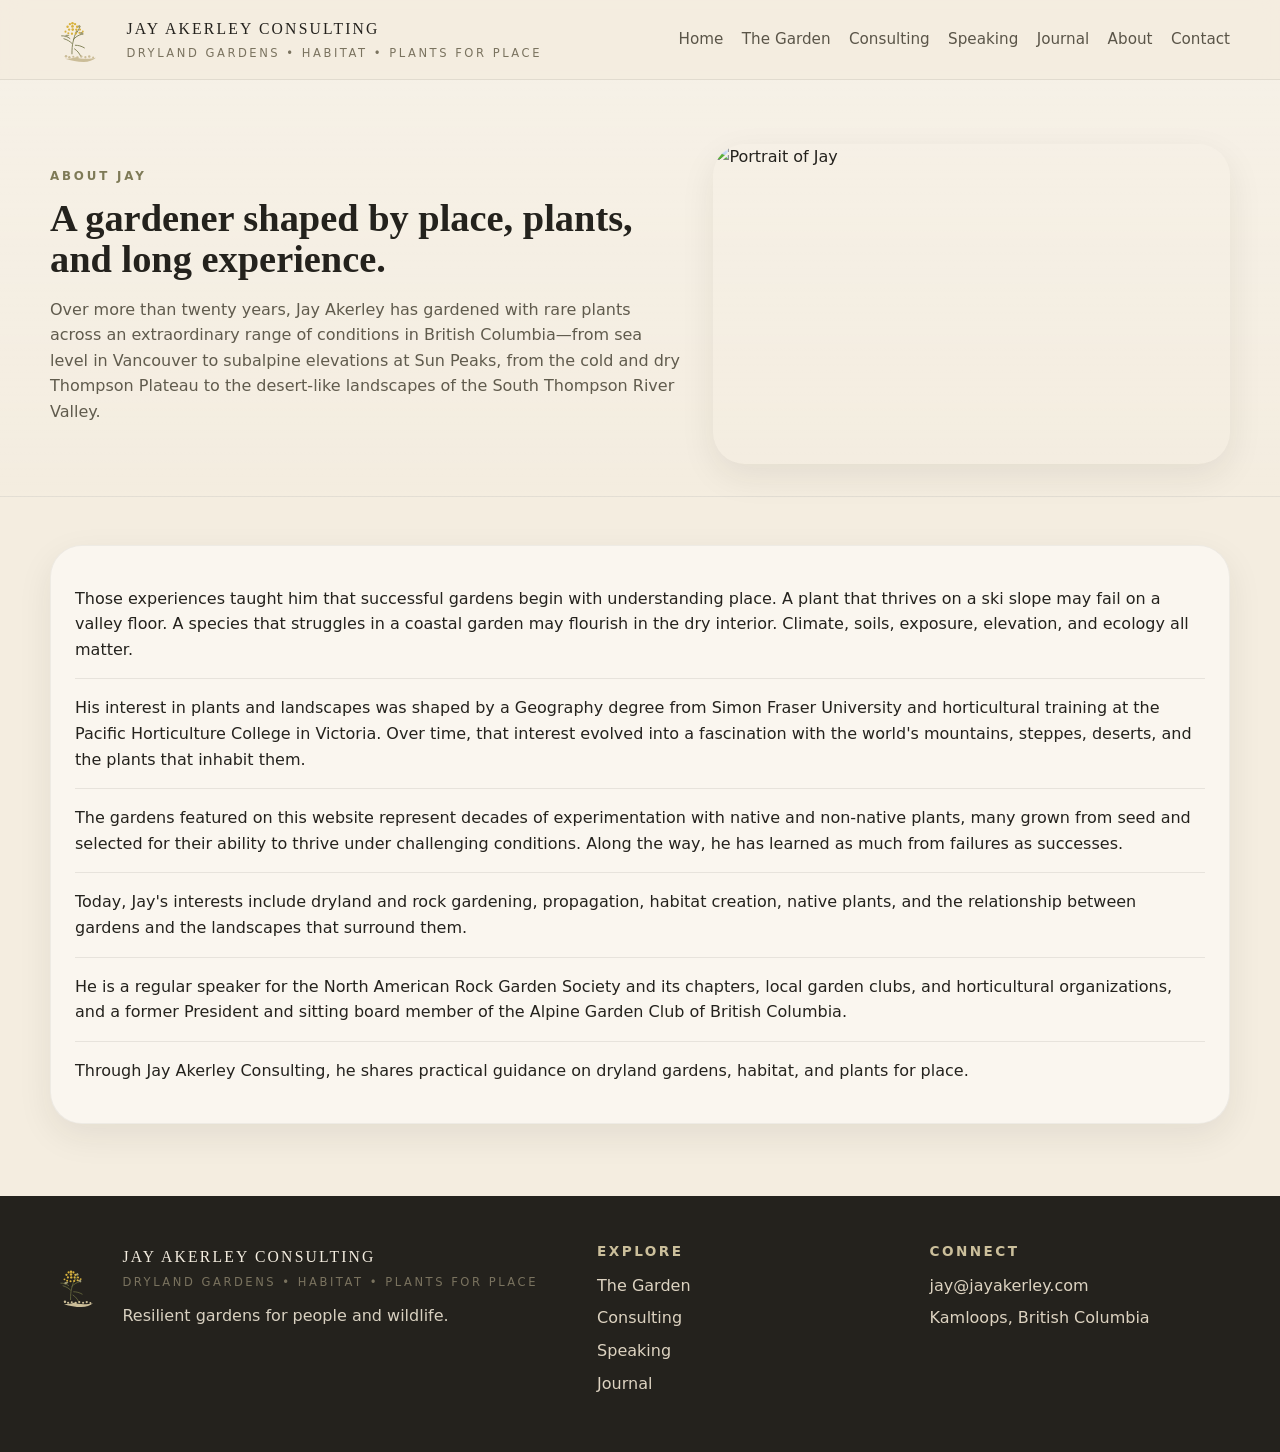
==== about.html @ 51aad4c6 "Add files via upload" ====
<!doctype html>
<html lang="en">
<head>
  <meta charset="utf-8" />
  <meta name="viewport" content="width=device-width, initial-scale=1" />
  <title>About Jay | Jay Akerley Consulting</title>
  <meta name="description" content="Jay Akerley Consulting — Dryland Gardens, Habitat, Plants for Place." />
  <link rel="stylesheet" href="styles.css" />
</head>
<body class="">
  <header class="site-header">
    <div class="container header-inner">
      <a href="/index.html" class="brand">
        <img src="/logo-rabbitbrush.svg" alt="" class="logo" />
        <div>
          <div class="brand-name">JAY AKERLEY CONSULTING</div>
          <div class="brand-sub">Dryland Gardens • Habitat • Plants for Place</div>
        </div>
      </a>
      
<nav class="topnav desktop-nav">
  <a href="/index.html">Home</a>
  <a href="/garden.html">The Garden</a>
  <a href="/consulting.html">Consulting</a>
  <a href="/speaking.html">Speaking</a>
  <a href="/journal.html">Journal</a>
  <a href="/about.html">About</a>
  <a href="/contact.html">Contact</a>
</nav>
<details class="mobile-menu">
  <summary>Menu</summary>
  <div class="mobile-menu-panel">
    <a href="/index.html">Home</a>
    <a href="/garden.html">The Garden</a>
    <a href="/consulting.html">Consulting</a>
    <a href="/speaking.html">Speaking</a>
    <a href="/journal.html">Journal</a>
    <a href="/about.html">About</a>
    <a href="/contact.html">Contact</a>
  </div>
</details>

    </div>
  </header>
  
<section class="subpage-hero">
  <div class="container hero-grid">
    <div>
      <p class="eyebrow">About Jay</p>
      <h2>A gardener shaped by place, plants, and long experience.</h2>
      <p class="copy">Over more than twenty years, Jay Akerley has gardened with rare plants across an extraordinary range of conditions in British Columbia—from sea level in Vancouver to subalpine elevations at Sun Peaks, from the cold and dry Thompson Plateau to the desert-like landscapes of the South Thompson River Valley.</p>
    </div>
    <div class="portrait">
      <img src="/images/Picture1.jpg" alt="Portrait of Jay" />
    </div>
  </div>
</section>

<section class="page-content">
  <div class="container">
    <div class="article">
      <p>Those experiences taught him that successful gardens begin with understanding place. A plant that thrives on a ski slope may fail on a valley floor. A species that struggles in a coastal garden may flourish in the dry interior. Climate, soils, exposure, elevation, and ecology all matter.</p>
      <div class="hr"></div>
      <p>His interest in plants and landscapes was shaped by a Geography degree from Simon Fraser University and horticultural training at the Pacific Horticulture College in Victoria. Over time, that interest evolved into a fascination with the world's mountains, steppes, deserts, and the plants that inhabit them.</p>
      <div class="hr"></div>
      <p>The gardens featured on this website represent decades of experimentation with native and non-native plants, many grown from seed and selected for their ability to thrive under challenging conditions. Along the way, he has learned as much from failures as successes.</p>
      <div class="hr"></div>
      <p>Today, Jay's interests include dryland and rock gardening, propagation, habitat creation, native plants, and the relationship between gardens and the landscapes that surround them.</p>
      <div class="hr"></div>
      <p>He is a regular speaker for the North American Rock Garden Society and its chapters, local garden clubs, and horticultural organizations, and a former President and sitting board member of the Alpine Garden Club of British Columbia.</p>
      <div class="hr"></div>
      <p>Through Jay Akerley Consulting, he shares practical guidance on dryland gardens, habitat, and plants for place.</p>
    </div>
  </div>
</section>

  
<footer class="site-footer">
  <div class="container footer-grid">
    <div>
      <div class="brand footer-brand">
        <img src="/logo-rabbitbrush.svg" alt="" class="logo" />
        <div>
          <div class="brand-name">JAY AKERLEY CONSULTING</div>
          <div class="brand-sub">Dryland Gardens • Habitat • Plants for Place</div>
          <p class="footer-tag">Resilient gardens for people and wildlife.</p>
        </div>
      </div>
    </div>
    <div>
      <h3>Explore</h3>
      <ul>
        <li><a href="/garden.html">The Garden</a></li>
        <li><a href="/consulting.html">Consulting</a></li>
        <li><a href="/speaking.html">Speaking</a></li>
        <li><a href="/journal.html">Journal</a></li>
      </ul>
    </div>
    <div>
      <h3>Connect</h3>
      <ul>
        <li><a href="mailto:jay@jayakerley.com">jay@jayakerley.com</a></li>
        <li>Kamloops, British Columbia</li>
      </ul>
    </div>
  </div>
</footer>

</body>
</html>
---- styles.css ----
:root{
  --bg:#f4ede0;
  --bg-alt:#efe5d2;
  --card:#faf6ef;
  --ink:#24221d;
  --muted:#605b4d;
  --sage:#6f7142;
  --sage-dark:#5f6139;
  --line:rgba(36,34,29,.09);
  --shadow:0 12px 35px rgba(36,34,29,.08);
  --radius:28px;
}
*{box-sizing:border-box}
html{scroll-behavior:smooth}
body{
  margin:0;
  font-family: Inter, system-ui, -apple-system, BlinkMacSystemFont, "Segoe UI", sans-serif;
  color:var(--ink);
  background:var(--bg);
  line-height:1.6;
}
img{max-width:100%; display:block}
a{color:inherit; text-decoration:none}
.container{width:min(1180px, calc(100% - 2rem)); margin:0 auto}
.site-header{
  position:sticky; top:0; z-index:40;
  backdrop-filter: blur(12px);
  background:rgba(244,237,224,.9);
  border-bottom:1px solid var(--line);
}
.header-inner{
  display:flex; align-items:center; justify-content:space-between;
  gap:1rem; padding:1rem 0;
}
.brand{display:flex; align-items:center; gap:.9rem; min-width:0}
.logo{width:62px; height:auto; flex:none}
.brand-name{
  font-family: Georgia, "Times New Roman", serif;
  letter-spacing:.14em; text-transform:uppercase; font-size:.98rem;
}
.brand-sub{
  font-size:.72rem; letter-spacing:.22em; text-transform:uppercase;
  color:#7a735f; margin-top:.2rem;
}
.topnav{display:flex; gap:1.15rem; font-size:.95rem; color:#5a5548}
.topnav a{padding:.3rem 0}
.topnav a:hover{color:var(--sage)}
.mobile-menu{display:none; position:relative}
.mobile-menu summary{
  list-style:none; cursor:pointer; padding:.55rem .85rem; border:1px solid var(--line);
  border-radius:999px; background:rgba(255,255,255,.35);
}
.mobile-menu summary::-webkit-details-marker{display:none}
.mobile-menu-panel{
  position:absolute; right:0; top:calc(100% + .5rem);
  background:#fff; border:1px solid var(--line); border-radius:18px; box-shadow:var(--shadow);
  padding:.5rem; min-width:220px;
}
.mobile-menu-panel a{display:block; padding:.75rem .8rem; border-radius:12px}
.mobile-menu-panel a:hover{background:rgba(111,113,66,.08)}
.hero{
  position:relative; overflow:hidden;
  min-height:calc(100vh - 86px);
  display:flex; align-items:center;
}
.hero::before{
  content:""; position:absolute; inset:0;
  background:linear-gradient(90deg, rgba(244,237,224,.96) 0%, rgba(244,237,224,.82) 30%, rgba(244,237,224,.20) 58%, rgba(244,237,224,.05) 100%);
  z-index:1;
}
.hero img.bg{
  position:absolute; inset:0; width:100%; height:100%; object-fit:cover; object-position:center;
}
.hero-inner{position:relative; z-index:2; padding:4.25rem 0}
.kicker{
  display:inline-flex; align-items:center; gap:.4rem;
  border:1px solid rgba(111,113,66,.16); background:rgba(255,255,255,.45);
  color:var(--sage); padding:.55rem .95rem; border-radius:999px;
  letter-spacing:.22em; text-transform:uppercase; font-size:.72rem; font-weight:700;
}
h1,h2,h3{
  font-family: Georgia, "Times New Roman", serif; line-height:1.08; margin:0;
}
h1{font-size:clamp(2.75rem, 6vw, 5.2rem); max-width:12ch; margin-top:1rem}
h2{font-size:clamp(2rem, 3vw, 3rem)}
h3{font-size:1.38rem}
.lead{font-size:1.1rem; color:#4f493d; max-width:38rem; margin-top:1.3rem}
.actions{display:flex; flex-wrap:wrap; gap:.75rem; margin-top:1.8rem}
.btn{
  display:inline-flex; align-items:center; gap:.5rem;
  border-radius:999px; padding:.88rem 1.3rem; font-weight:700; font-size:.95rem;
  border:1px solid transparent; transition:.15s ease;
}
.btn.primary{background:var(--sage); color:#fff}
.btn.primary:hover{background:var(--sage-dark)}
.btn.secondary{background:rgba(255,255,255,.4); border-color:rgba(111,113,66,.25)}
.btn.secondary:hover{background:rgba(255,255,255,.68)}
.section{padding:4.5rem 0}
.section.alt{background:var(--bg-alt)}
.section-grid{
  display:grid; gap:2rem; align-items:center;
}
.grid-2{grid-template-columns:1fr 1fr}
.grid-3{grid-template-columns:repeat(3, 1fr)}
.grid-4{grid-template-columns:repeat(4, 1fr)}
.section p{margin:0}
.eyebrow{
  margin:0 0 .75rem; color:#7e7a57;
  letter-spacing:.24em; text-transform:uppercase; font-size:.74rem; font-weight:700;
}
.copy{color:var(--muted); font-size:1rem; margin-top:1rem}
.card-grid{display:grid; gap:1.1rem}
.card{
  background:var(--card); border-radius:1.7rem; overflow:hidden; box-shadow:var(--shadow);
  border:1px solid rgba(36,34,29,.05)
}
.card .pad{padding:1.2rem}
.card .meta{display:flex; align-items:center; gap:.8rem; margin-bottom:.8rem}
.icon-badge{
  width:2.6rem; height:2.6rem; border-radius:999px; display:grid; place-items:center;
  background:#e7dcc7; color:var(--sage)
}
.image-box{height:240px; overflow:hidden}
.image-box img{width:100%; height:100%; object-fit:cover}
.image-box.tall{height:300px}
.pill{
  display:inline-flex; padding:.3rem .65rem; border-radius:999px; background:rgba(111,113,66,.09); color:var(--sage);
  font-size:.75rem; font-weight:700; letter-spacing:.14em; text-transform:uppercase;
}
.list{padding-left:1.1rem; margin:.8rem 0 0}
.list li{margin:.35rem 0}
.split{
  display:grid; grid-template-columns:1fr 1fr; gap:2rem; align-items:center
}
.note{
  background:#2f2c26; color:#f4ede0; border-radius:2rem; padding:1.4rem; box-shadow:var(--shadow)
}
.note h3{font-family:Inter, system-ui, sans-serif; font-size:1rem; letter-spacing:.12em; text-transform:uppercase; color:#cbbf9b}
.note p{color:#e0d8c8}
.site-footer{
  background:#24221d; color:#f4ede0; padding:3rem 0; margin-top:0
}
.footer-grid{display:grid; grid-template-columns:1.2fr .7fr .7fr; gap:2rem; align-items:start}
.site-footer h3{
  font-family:Inter, system-ui, sans-serif; text-transform:uppercase; letter-spacing:.18em; font-size:.85rem; color:#cbbf9b;
  margin-bottom:.85rem
}
.site-footer ul{list-style:none; padding:0; margin:0}
.site-footer li{margin:.45rem 0; color:#ddd3c1}
.site-footer a:hover{color:#fff}
.footer-tag{margin:.75rem 0 0; color:#d8d0c0}
.footer-brand .logo{width:58px}
.subpage-hero{
  padding:4rem 0 2rem;
  border-bottom:1px solid var(--line);
  background:linear-gradient(180deg, rgba(255,255,255,.22), rgba(255,255,255,0));
}
.subpage-hero .hero-grid{
  display:grid; gap:2rem; grid-template-columns:1.1fr .9fr; align-items:center;
}
.subpage-hero .portrait{
  border-radius:2rem; overflow:hidden; box-shadow:var(--shadow); min-height:320px
}
.subpage-hero .portrait img{width:100%; height:100%; object-fit:cover}
.page-content{padding:3rem 0 4.5rem}
.article{
  background:var(--card); border-radius:2rem; box-shadow:var(--shadow); padding:1.5rem; border:1px solid rgba(36,34,29,.05)
}
.article + .article{margin-top:1rem}
.small{font-size:.95rem; color:var(--muted)}
.hr{height:1px; background:var(--line); margin:1rem 0}
@media (max-width: 980px){
  .topnav.desktop-nav{display:none}
  .mobile-menu{display:block}
  .hero{min-height:auto}
  .hero-inner{padding:3.5rem 0 4rem}
  .grid-2,.grid-3,.grid-4,.split,.subpage-hero .hero-grid,.footer-grid{grid-template-columns:1fr}
  h1{max-width:none}
}
@media (max-width: 640px){
  .container{width:min(100% - 1.2rem, 1180px)}
  .header-inner{padding:.8rem 0}
  .brand-sub{letter-spacing:.14em}
  .brand-name{font-size:.88rem}
  .logo{width:52px}
  .hero::before{background:linear-gradient(180deg, rgba(244,237,224,.98) 0%, rgba(244,237,224,.86) 42%, rgba(244,237,224,.28) 100%)}
  .lead{font-size:1rem}
  .section{padding:3.5rem 0}
  .image-box{height:210px}
  .image-box.tall{height:240px}
}
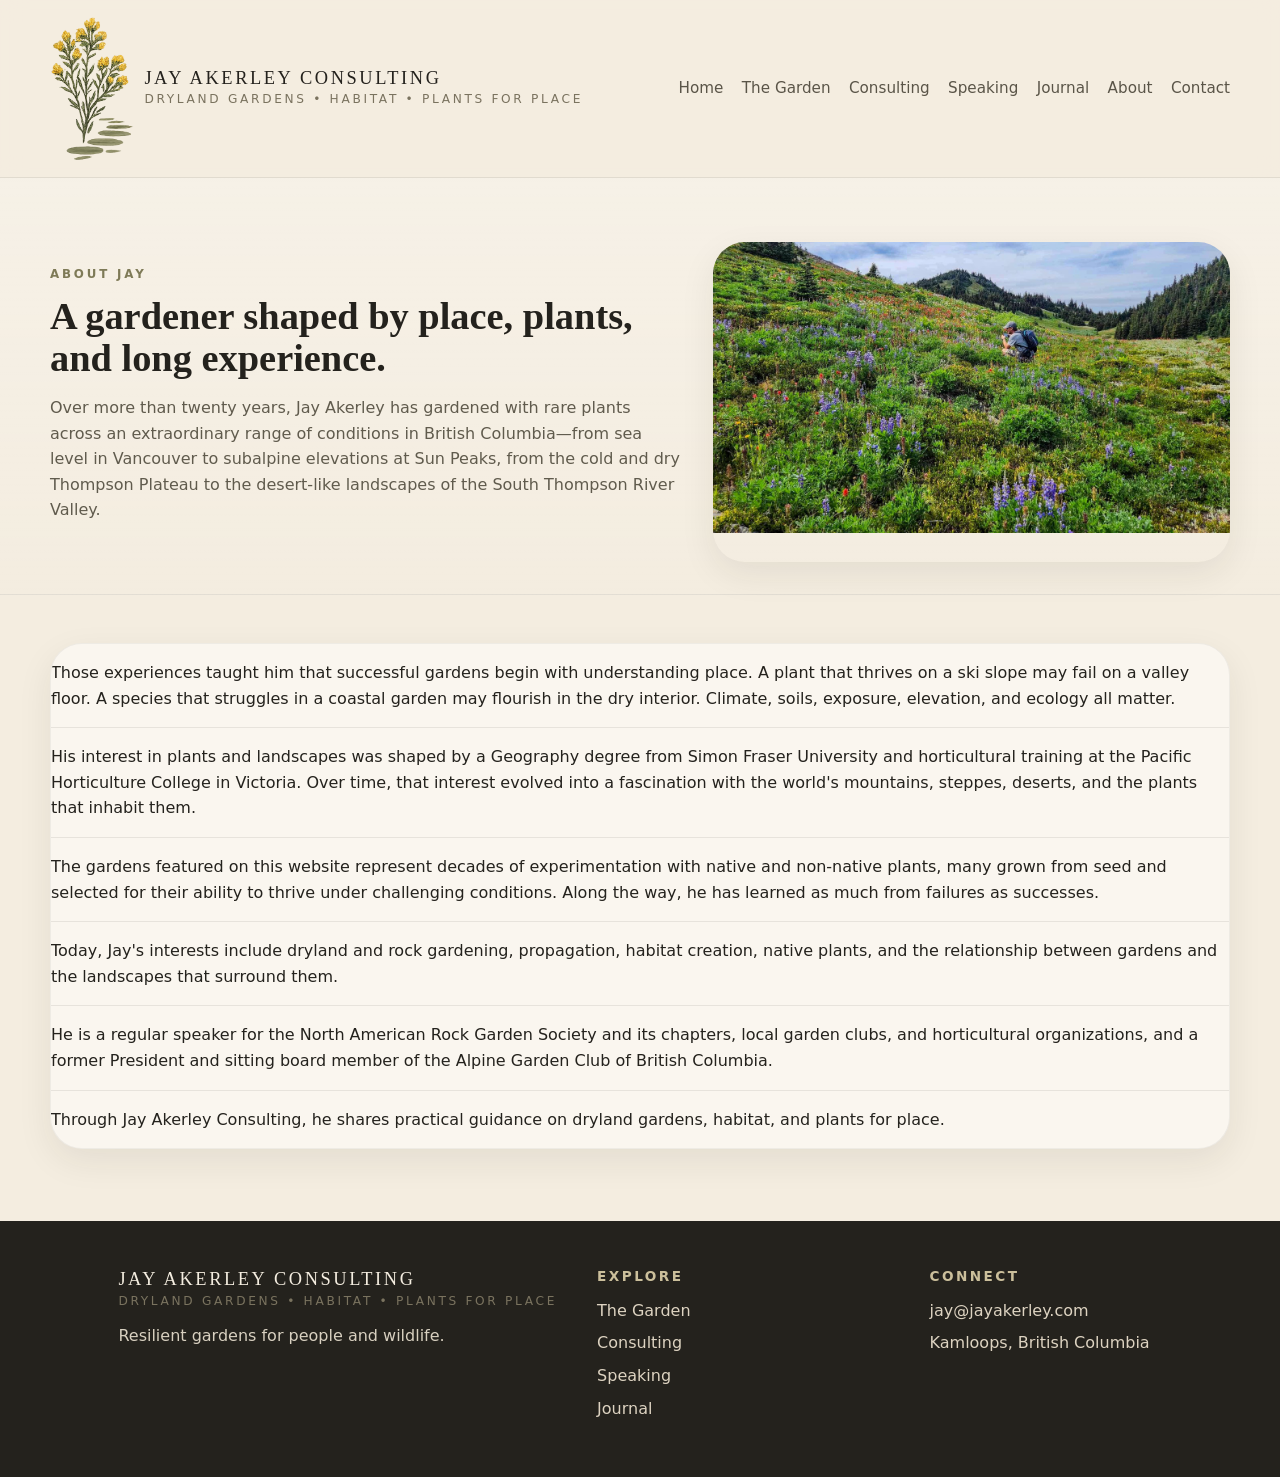
==== commit 21e479c8: "Update about.html" ====
--- a/about.html
+++ b/about.html
@@ -11,7 +11,7 @@
   <header class="site-header">
     <div class="container header-inner">
       <a href="/index.html" class="brand">
-        <img src="/logo-rabbitbrush.svg" alt="" class="logo" />
+        <img src="/images/akerley-logo.png" alt="" class="logo" />
         <div>
           <div class="brand-name">JAY AKERLEY CONSULTING</div>
           <div class="brand-sub">Dryland Gardens • Habitat • Plants for Place</div>
@@ -107,4 +107,4 @@
 </footer>
 
 </body>
-</html>+</html>
--- a/styles.css
+++ b/styles.css
@@ -30,18 +30,40 @@
   border-bottom:1px solid var(--line);
 }
 .header-inner{
-  display:flex; align-items:center; justify-content:space-between;
-  gap:1rem; padding:1rem 0;
-}
-.brand{display:flex; align-items:center; gap:.9rem; min-width:0}
-.logo{width:62px; height:auto; flex:none}
+  display:flex;
+  align-items:center;
+  justify-content:space-between;
+  gap:1rem;
+  padding:1rem 0;
+}
+
+.brand{
+  display:flex;
+  align-items:center;
+  gap:.65rem;
+  min-width:0;
+}
+
+.logo{
+  width:84px;
+  height:auto;
+  flex:none;
+}
+
 .brand-name{
   font-family: Georgia, "Times New Roman", serif;
-  letter-spacing:.14em; text-transform:uppercase; font-size:.98rem;
-}
+  letter-spacing:.14em;
+  text-transform:uppercase;
+  font-size:1.15rem;
+  line-height:1.1;
+}
+
 .brand-sub{
-  font-size:.72rem; letter-spacing:.22em; text-transform:uppercase;
-  color:#7a735f; margin-top:.2rem;
+  font-size:.76rem;
+  letter-spacing:.22em;
+  text-transform:uppercase;
+  color:#7a735f;
+  margin-top:.15rem;
 }
 .topnav{display:flex; gap:1.15rem; font-size:.95rem; color:#5a5548}
 .topnav a{padding:.3rem 0}
@@ -65,14 +87,30 @@
   display:flex; align-items:center;
 }
 .hero::before{
-  content:""; position:absolute; inset:0;
-  background:linear-gradient(90deg, rgba(244,237,224,.96) 0%, rgba(244,237,224,.82) 30%, rgba(244,237,224,.20) 58%, rgba(244,237,224,.05) 100%);
+  content:"";
+  position:absolute;
+  inset:0;
+  background: linear-gradient(
+    90deg,
+    rgba(244,237,224,0.98) 0%,
+    rgba(244,237,224,0.96) 20%,
+    rgba(244,237,224,0.82) 30%,
+    rgba(244,237,224,0.45) 40%,
+    rgba(244,237,224,0.12) 52%,
+    rgba(244,237,224,0.00) 62%
+  );
   z-index:1;
 }
 .hero img.bg{
-  position:absolute; inset:0; width:100%; height:100%; object-fit:cover; object-position:center;
-}
-.hero-inner{position:relative; z-index:2; padding:4.25rem 0}
+  position:absolute;
+  top:0;
+  left:0;
+  width:108%;
+  height:100%;
+  object-fit:cover;
+  transform:translateX(14%);
+}
+.hero-inner{position:relative; z-index:2; padding:7rem 0 4.25rem 0;}
 .kicker{
   display:inline-flex; align-items:center; gap:.4rem;
   border:1px solid rgba(111,113,66,.16); background:rgba(255,255,255,.45);
@@ -82,10 +120,10 @@
 h1,h2,h3{
   font-family: Georgia, "Times New Roman", serif; line-height:1.08; margin:0;
 }
-h1{font-size:clamp(2.75rem, 6vw, 5.2rem); max-width:12ch; margin-top:1rem}
+h1{font-size:clamp(2.5rem, 5vw, 4.5rem); max-width:10ch; margin-top:1rem}
 h2{font-size:clamp(2rem, 3vw, 3rem)}
 h3{font-size:1.38rem}
-.lead{font-size:1.1rem; color:#4f493d; max-width:38rem; margin-top:1.3rem}
+.lead{font-size:1.1rem; color:#2f2b24; max-width:26rem; margin-top:1.3rem}
 .actions{display:flex; flex-wrap:wrap; gap:.75rem; margin-top:1.8rem}
 .btn{
   display:inline-flex; align-items:center; gap:.5rem;
@@ -165,28 +203,166 @@
 .subpage-hero .portrait img{width:100%; height:100%; object-fit:cover}
 .page-content{padding:3rem 0 4.5rem}
 .article{
-  background:var(--card); border-radius:2rem; box-shadow:var(--shadow); padding:1.5rem; border:1px solid rgba(36,34,29,.05)
-}
-.article + .article{margin-top:1rem}
-.small{font-size:.95rem; color:var(--muted)}
-.hr{height:1px; background:var(--line); margin:1rem 0}
+  background:var(--card);
+  border-radius:2rem;
+  box-shadow:var(--shadow);
+  border:1px solid rgba(36,34,29,.05);
+  overflow:hidden;
+}
+
+.article + .article{
+  margin-top:1rem;
+}
+
+.article .pad{
+  padding:1rem 1.25rem 1.25rem;
+}
+
+.small{
+  font-size:.95rem;
+  color:var(--muted);
+  line-height:1.55;
+  margin:0;
+}
+
+.hr{
+  height:1px;
+  background:var(--line);
+  margin:1rem 0;
+}
 @media (max-width: 980px){
   .topnav.desktop-nav{display:none}
   .mobile-menu{display:block}
-  .hero{min-height:auto}
-  .hero-inner{padding:3.5rem 0 4rem}
-  .grid-2,.grid-3,.grid-4,.split,.subpage-hero .hero-grid,.footer-grid{grid-template-columns:1fr}
-  h1{max-width:none}
-}
+
+  .hero{
+    min-height:auto;
+  }
+
+  .hero-inner{
+    padding:2rem 0 3rem;
+  }
+
+  .hero img.bg{
+    position:absolute;
+    inset:0;
+    width:100%;
+    height:100%;
+    left:0;
+    transform:none;
+    object-fit:cover;
+    object-position:70% center;
+  }
+
+  .grid-2,.grid-3,.grid-4,.split,.subpage-hero .hero-grid,.footer-grid{
+    grid-template-columns:1fr;
+  }
+
+  h1{
+    max-width:8ch;
+    font-size:clamp(2.1rem, 7vw, 3.2rem);
+  }
+
+  .lead{
+    max-width:30rem;
+    font-size:1rem;
+  }
+
+  .kicker{
+    display:none;
+  }
+
+  .actions{
+    flex-wrap:wrap;
+  }
+
+  .btn{
+    width:auto;
+  }
+}
+
 @media (max-width: 640px){
-  .container{width:min(100% - 1.2rem, 1180px)}
-  .header-inner{padding:.8rem 0}
-  .brand-sub{letter-spacing:.14em}
-  .brand-name{font-size:.88rem}
-  .logo{width:52px}
-  .hero::before{background:linear-gradient(180deg, rgba(244,237,224,.98) 0%, rgba(244,237,224,.86) 42%, rgba(244,237,224,.28) 100%)}
-  .lead{font-size:1rem}
-  .section{padding:3.5rem 0}
+  .container{
+    width:min(100% - 1.2rem, 1180px);
+  }
+
+  .header-inner{
+    padding:.6rem 0;
+    align-items:flex-start;
+  }
+
+  .brand{
+    gap:.45rem;
+  }
+
+  .logo{
+    width:40px;
+  }
+
+  .brand-name{
+    font-size:.72rem;
+    letter-spacing:.11em;
+  }
+
+  .brand-sub{
+    font-size:.5rem;
+    letter-spacing:.11em;
+    line-height:1.3;
+  }
+
+  .hero-inner{
+    padding:1.5rem 0 2.5rem;
+  }
+
+  .hero img.bg{
+    position:absolute;
+    inset:0;
+    width:100%;
+    height:100%;
+    left:0;
+    transform:none;
+    object-fit:cover;
+    object-position:74% center;
+  }
+
+.hero::before{
+  background:linear-gradient(
+    180deg,
+    rgba(244,237,224,.95) 0%,
+    rgba(244,237,224,.82) 38%,
+    rgba(244,237,224,.42) 70%,
+    rgba(244,237,224,.10) 100%
+  );
+}
+
+  .kicker{
+    display:none;
+  }
+
+h1{
+  font-size:clamp(1.8rem, 10vw, 2.5rem);
+}
+
+  .lead{
+    font-size:.96rem;
+    max-width:24rem;
+  }
+
+  .actions{
+    flex-direction:column;
+    align-items:flex-start;
+    gap:.6rem;
+  }
+
+  .btn{
+    width:100%;
+    max-width:18rem;
+    justify-content:center;
+  }
+
+  .section{
+    padding:3rem 0;
+  }
+
   .image-box{height:210px}
   .image-box.tall{height:240px}
 }
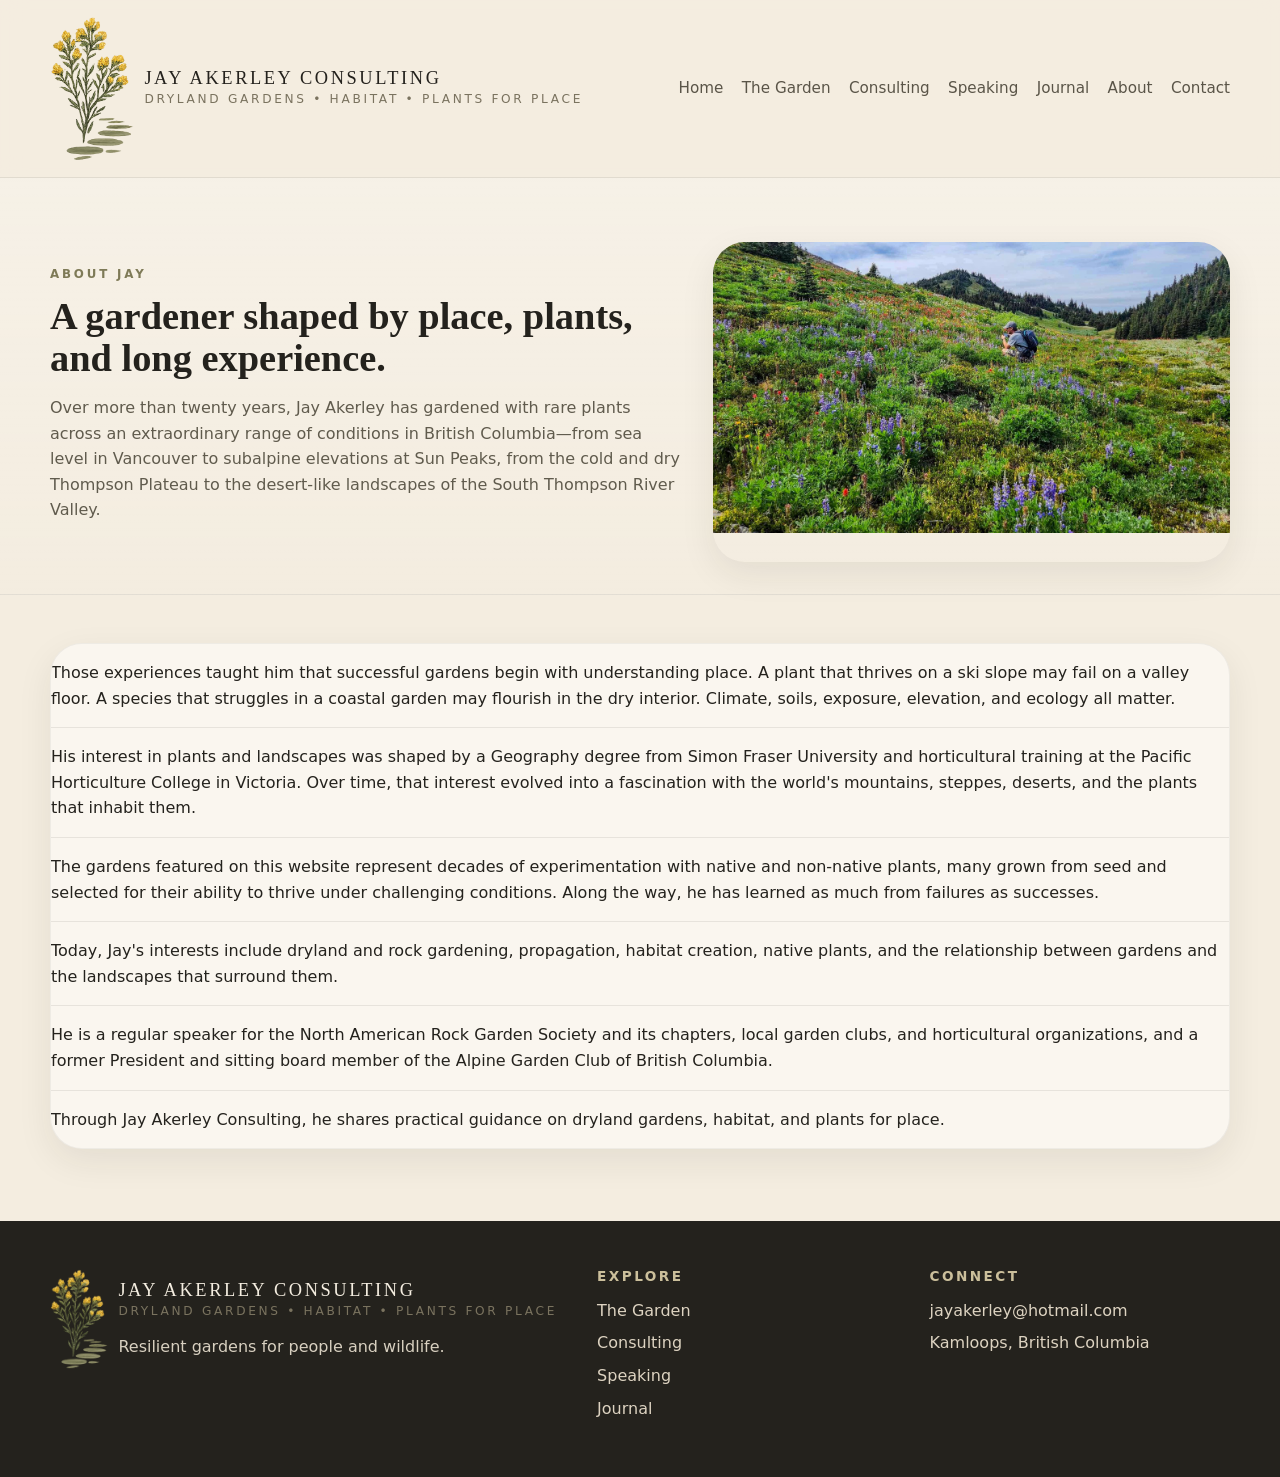
==== commit 7e016c1a: "Update about.html" ====
--- a/about.html
+++ b/about.html
@@ -73,13 +73,12 @@
     </div>
   </div>
 </section>
-
   
 <footer class="site-footer">
   <div class="container footer-grid">
     <div>
       <div class="brand footer-brand">
-        <img src="/logo-rabbitbrush.svg" alt="" class="logo" />
+        <img src="/images/akerley-logo.png" alt="" class="logo" />
         <div>
           <div class="brand-name">JAY AKERLEY CONSULTING</div>
           <div class="brand-sub">Dryland Gardens • Habitat • Plants for Place</div>
@@ -99,7 +98,7 @@
     <div>
       <h3>Connect</h3>
       <ul>
-        <li><a href="mailto:jay@jayakerley.com">jay@jayakerley.com</a></li>
+        <li><a href="mailto:jayakerley@hotmail.com">jayakerley@hotmail.com</a></li>
         <li>Kamloops, British Columbia</li>
       </ul>
     </div>
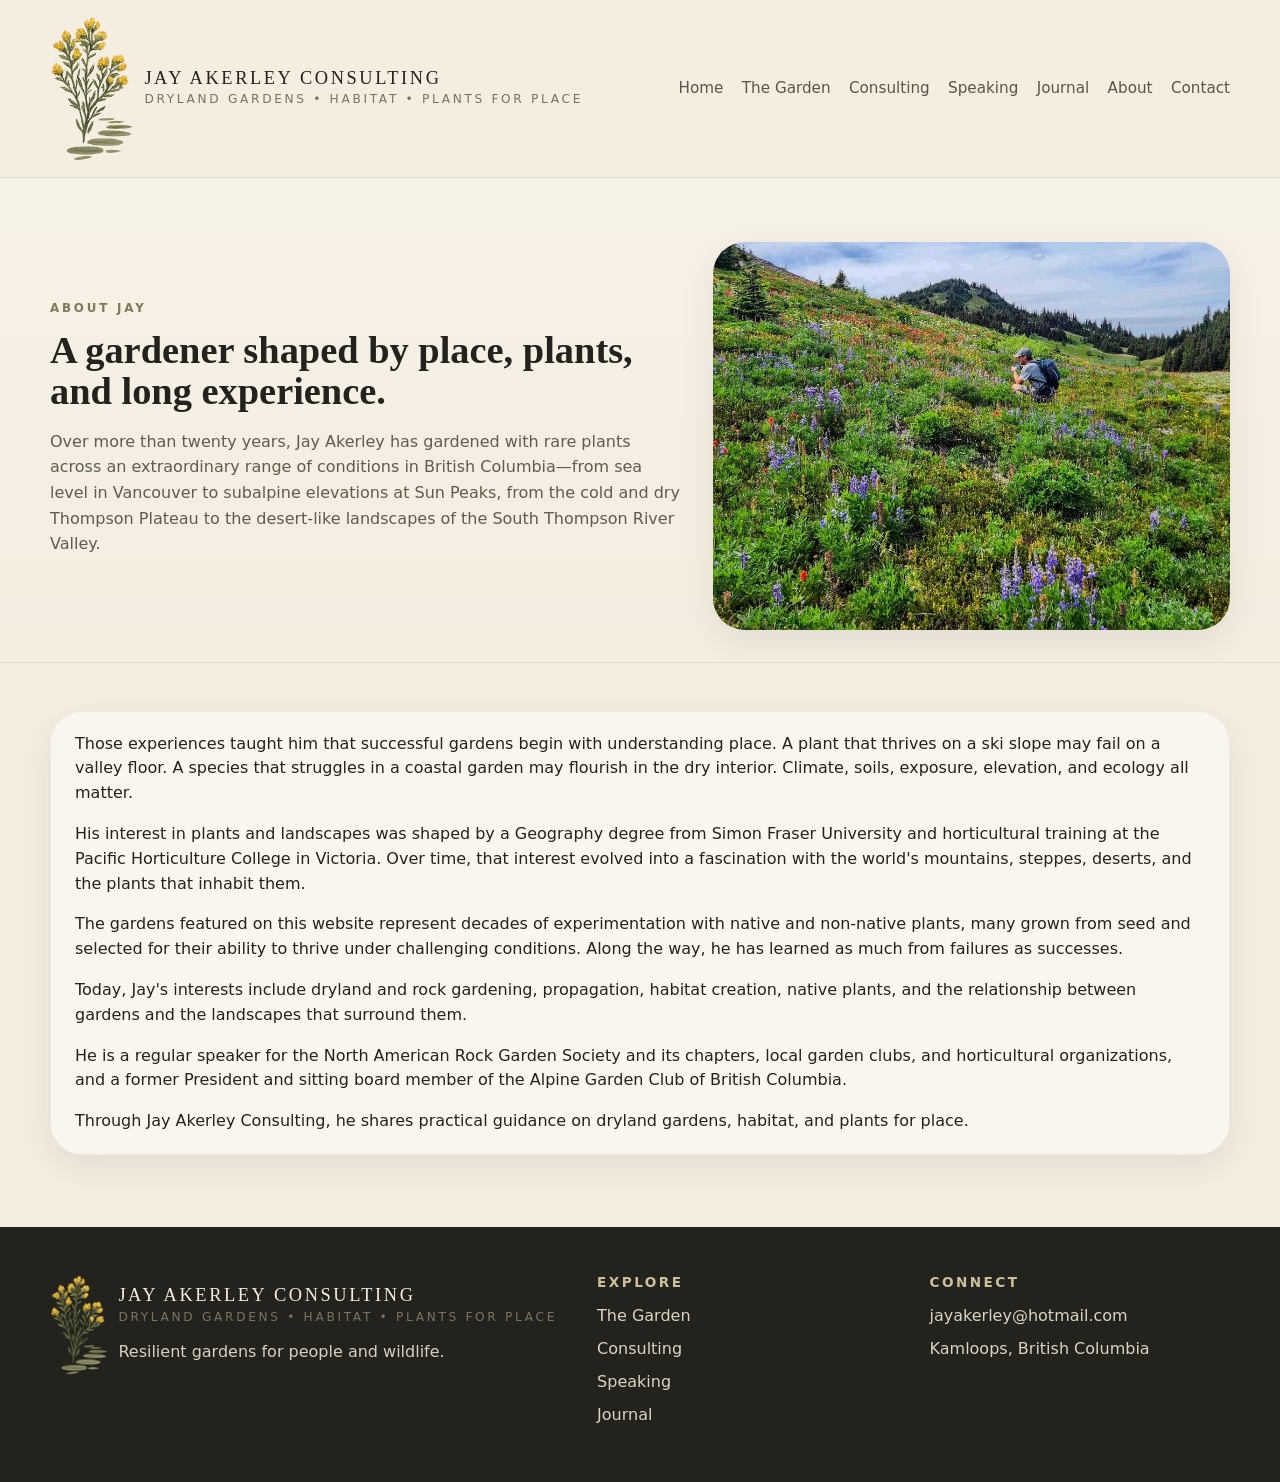
==== commit e409f4e1: "Update about.html" ====
--- a/about.html
+++ b/about.html
@@ -60,15 +60,15 @@
   <div class="container">
     <div class="article">
       <p>Those experiences taught him that successful gardens begin with understanding place. A plant that thrives on a ski slope may fail on a valley floor. A species that struggles in a coastal garden may flourish in the dry interior. Climate, soils, exposure, elevation, and ecology all matter.</p>
-      <div class="hr"></div>
+
       <p>His interest in plants and landscapes was shaped by a Geography degree from Simon Fraser University and horticultural training at the Pacific Horticulture College in Victoria. Over time, that interest evolved into a fascination with the world's mountains, steppes, deserts, and the plants that inhabit them.</p>
-      <div class="hr"></div>
+
       <p>The gardens featured on this website represent decades of experimentation with native and non-native plants, many grown from seed and selected for their ability to thrive under challenging conditions. Along the way, he has learned as much from failures as successes.</p>
-      <div class="hr"></div>
+
       <p>Today, Jay's interests include dryland and rock gardening, propagation, habitat creation, native plants, and the relationship between gardens and the landscapes that surround them.</p>
-      <div class="hr"></div>
+
       <p>He is a regular speaker for the North American Rock Garden Society and its chapters, local garden clubs, and horticultural organizations, and a former President and sitting board member of the Alpine Garden Club of British Columbia.</p>
-      <div class="hr"></div>
+
       <p>Through Jay Akerley Consulting, he shares practical guidance on dryland gardens, habitat, and plants for place.</p>
     </div>
   </div>
--- a/styles.css
+++ b/styles.css
@@ -161,7 +161,10 @@
 }
 .image-box{height:240px; overflow:hidden}
 .image-box img{width:100%; height:100%; object-fit:cover}
-.image-box.tall{height:300px}
+.image-box.tall{
+  aspect-ratio: 4 / 3;
+  height:auto;
+}
 .pill{
   display:inline-flex; padding:.3rem .65rem; border-radius:999px; background:rgba(111,113,66,.09); color:var(--sage);
   font-size:.75rem; font-weight:700; letter-spacing:.14em; text-transform:uppercase;
@@ -198,9 +201,18 @@
   display:grid; gap:2rem; grid-template-columns:1.1fr .9fr; align-items:center;
 }
 .subpage-hero .portrait{
-  border-radius:2rem; overflow:hidden; box-shadow:var(--shadow); min-height:320px
-}
-.subpage-hero .portrait img{width:100%; height:100%; object-fit:cover}
+  border-radius:2rem;
+  overflow:hidden;
+  box-shadow:var(--shadow);
+  aspect-ratio: 4 / 3;
+}
+
+.subpage-hero .portrait img{
+  display:block;
+  width:100%;
+  height:100%;
+  object-fit:cover;
+}
 .page-content{padding:3rem 0 4.5rem}
 .article{
   background:var(--card);
@@ -208,21 +220,29 @@
   box-shadow:var(--shadow);
   border:1px solid rgba(36,34,29,.05);
   overflow:hidden;
+  padding:1.25rem 1.5rem;
 }
 
 .article + .article{
   margin-top:1rem;
 }
 
-.article .pad{
-  padding:1rem 1.25rem 1.25rem;
+.article h3{
+  margin:0 0 .75rem;
+}
+
+.article p{
+  line-height:1.55;
+  margin:0 0 1rem;
+}
+
+.article p:last-child{
+  margin-bottom:0;
 }
 
 .small{
   font-size:.95rem;
   color:var(--muted);
-  line-height:1.55;
-  margin:0;
 }
 
 .hr{
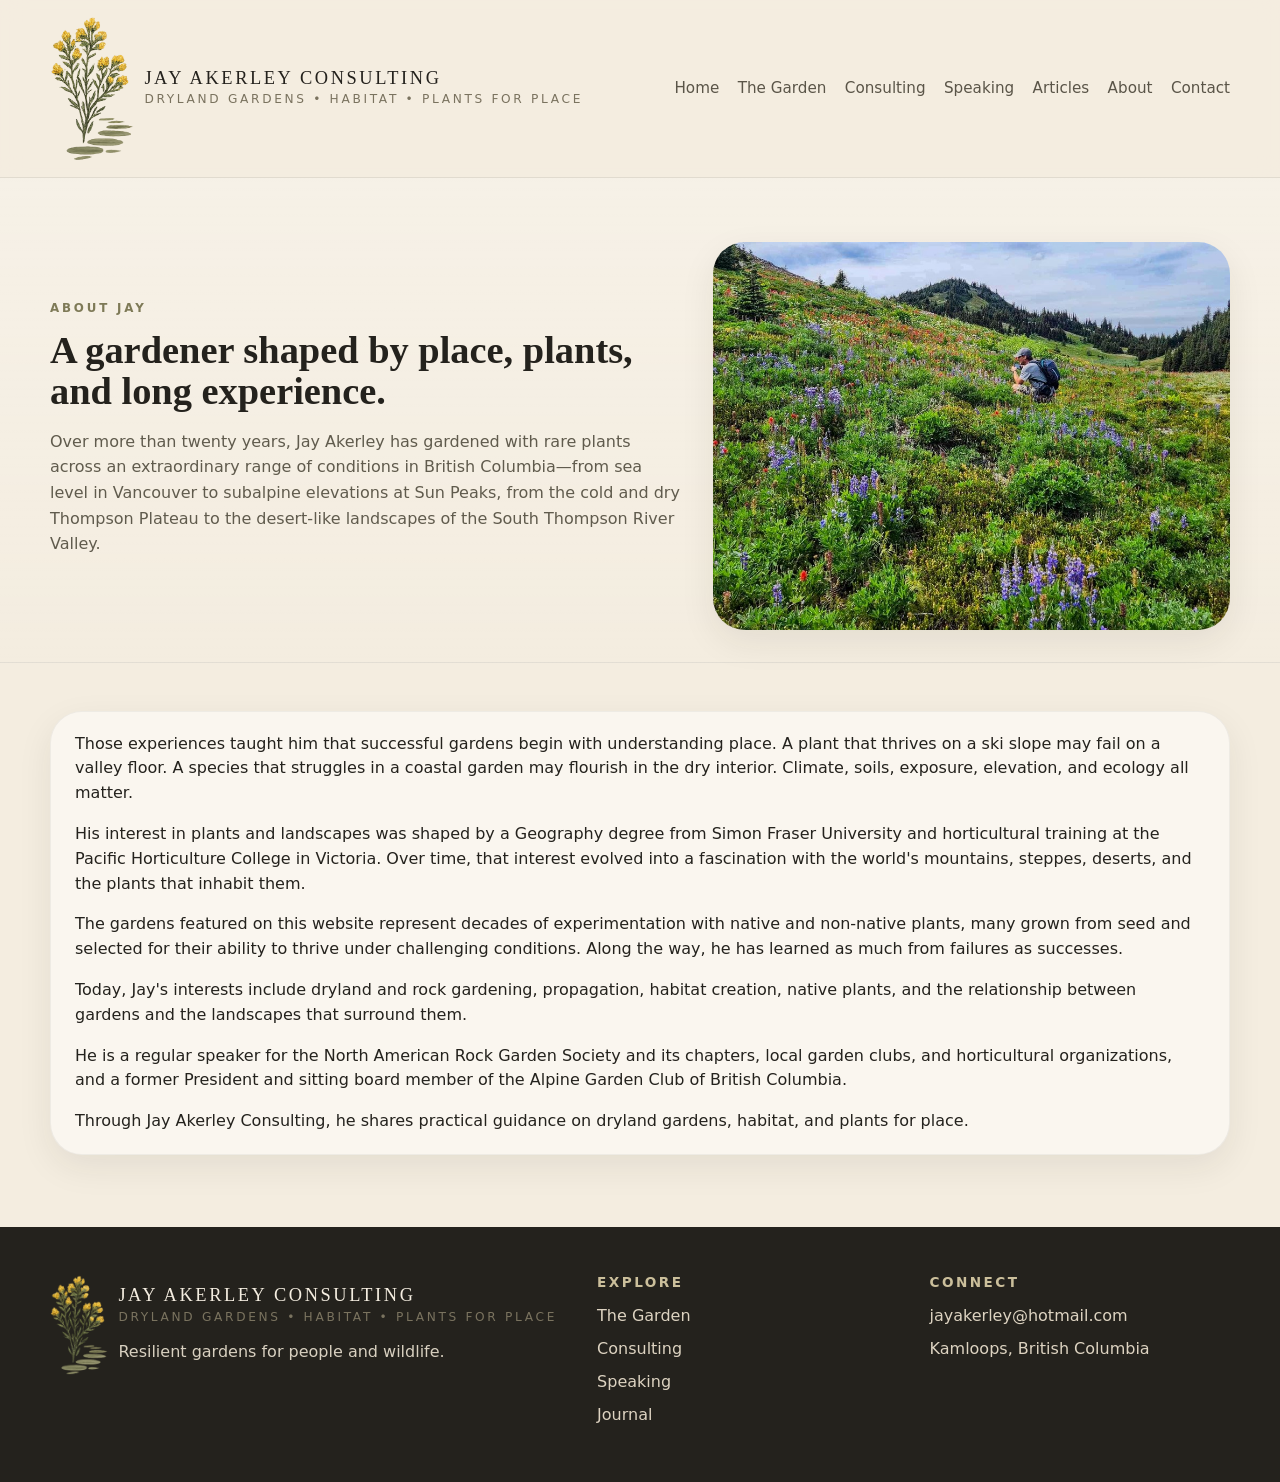
==== commit 934b87f2: "Update about.html" ====
--- a/about.html
+++ b/about.html
@@ -23,7 +23,7 @@
   <a href="/garden.html">The Garden</a>
   <a href="/consulting.html">Consulting</a>
   <a href="/speaking.html">Speaking</a>
-  <a href="/journal.html">Journal</a>
+  <a href="/articles.html">Articles</a>
   <a href="/about.html">About</a>
   <a href="/contact.html">Contact</a>
 </nav>
@@ -34,7 +34,7 @@
     <a href="/garden.html">The Garden</a>
     <a href="/consulting.html">Consulting</a>
     <a href="/speaking.html">Speaking</a>
-    <a href="/journal.html">Journal</a>
+    <a href="/articles.html">Articles</a>
     <a href="/about.html">About</a>
     <a href="/contact.html">Contact</a>
   </div>
--- a/styles.css
+++ b/styles.css
@@ -386,3 +386,20 @@
   .image-box{height:210px}
   .image-box.tall{height:240px}
 }
+
+.social-links{
+  display:flex;
+  gap:1rem;
+  margin-top:.75rem;
+}
+
+.social-links img{
+  width:24px;
+  height:24px;
+  opacity:.85;
+  transition:.15s ease;
+}
+
+.social-links img:hover{
+  opacity:1;
+}
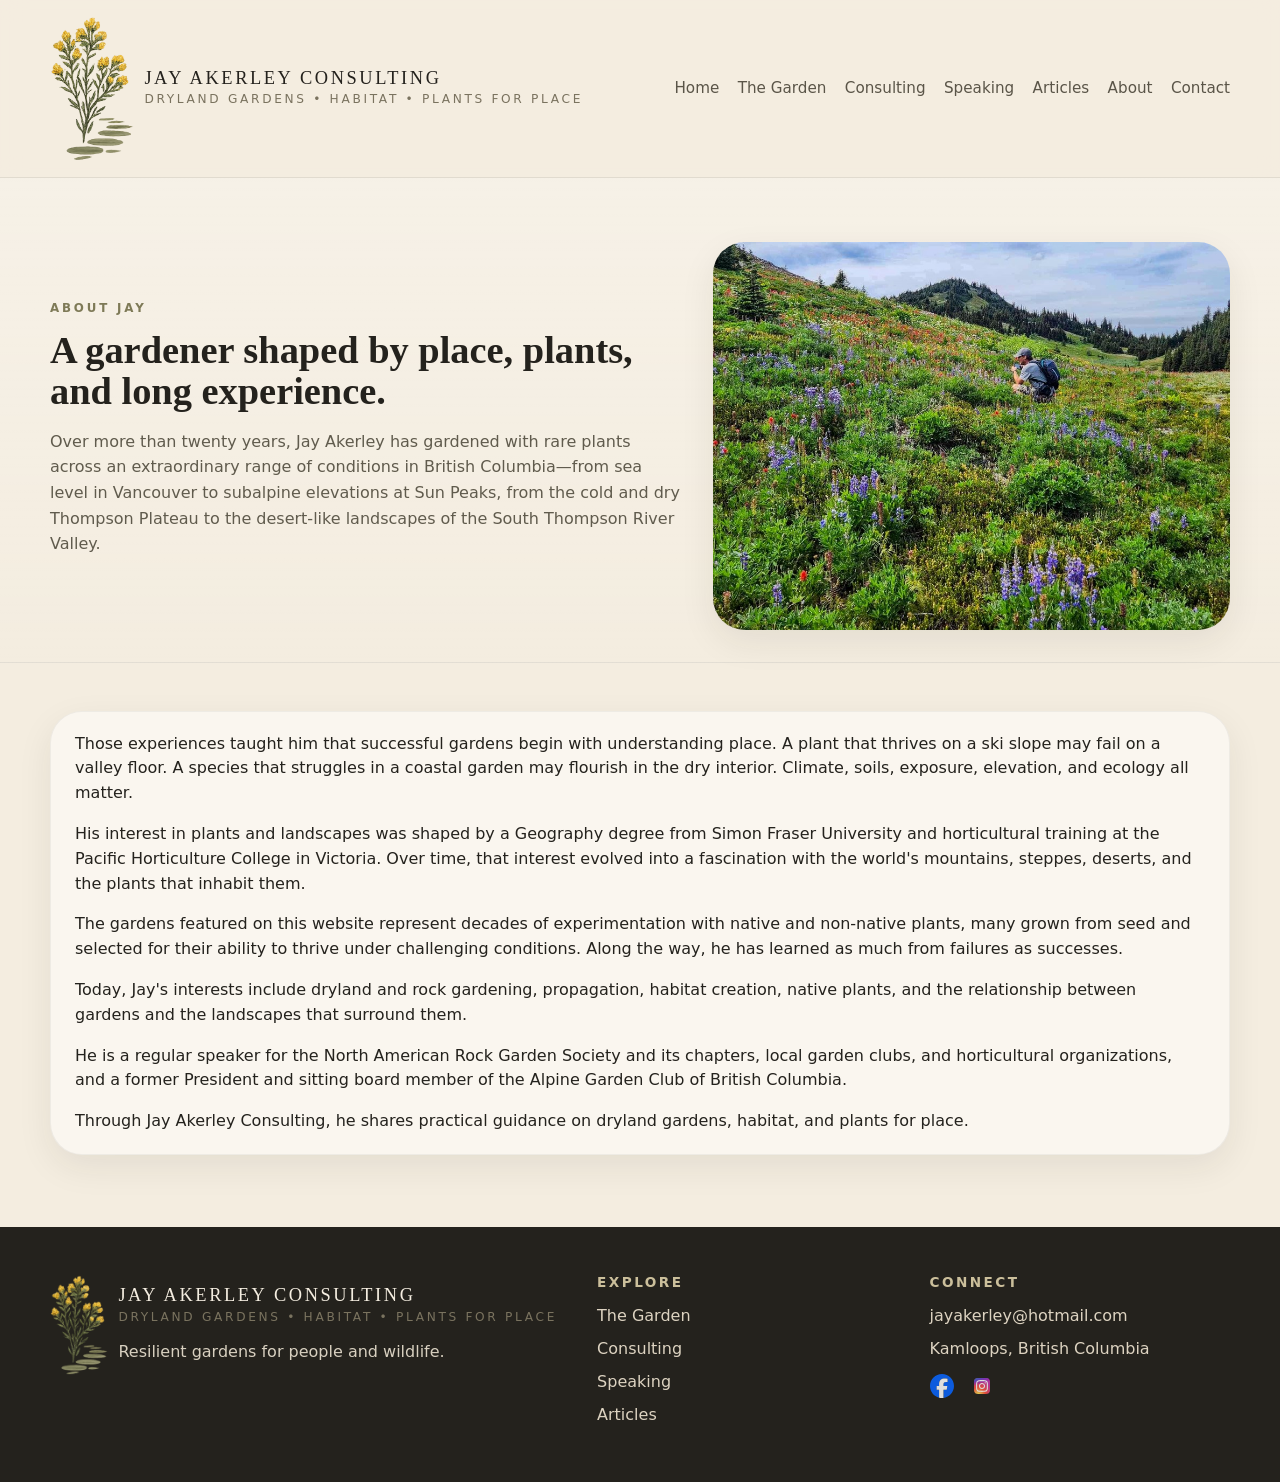
==== commit d6823ff2: "Update about.html" ====
--- a/about.html
+++ b/about.html
@@ -92,15 +92,23 @@
         <li><a href="/garden.html">The Garden</a></li>
         <li><a href="/consulting.html">Consulting</a></li>
         <li><a href="/speaking.html">Speaking</a></li>
-        <li><a href="/journal.html">Journal</a></li>
+        <li><a href="/articles.html">Articles</a></li>
       </ul>
     </div>
     <div>
       <h3>Connect</h3>
-      <ul>
-        <li><a href="mailto:jayakerley@hotmail.com">jayakerley@hotmail.com</a></li>
-        <li>Kamloops, British Columbia</li>
-      </ul>
+        <ul>
+          <li><a href="mailto:jayakerley@hotmail.com">jayakerley@hotmail.com</a></li>
+          <li>Kamloops, British Columbia</li>
+        </ul>
+      <div class="social-links">
+        <a href="https://facebook.com/jay.akerley/" target="_blank" aria-label="Facebook">
+          <img src="/images/facebook.svg" alt="Facebook">
+        </a>
+        <a href="https://instagram.com/jayakerley/" target="_blank" aria-label="Instagram">
+        <img src="/images/instagram.svg" alt="Instagram">
+        </a>
+      </div>
     </div>
   </div>
 </footer>
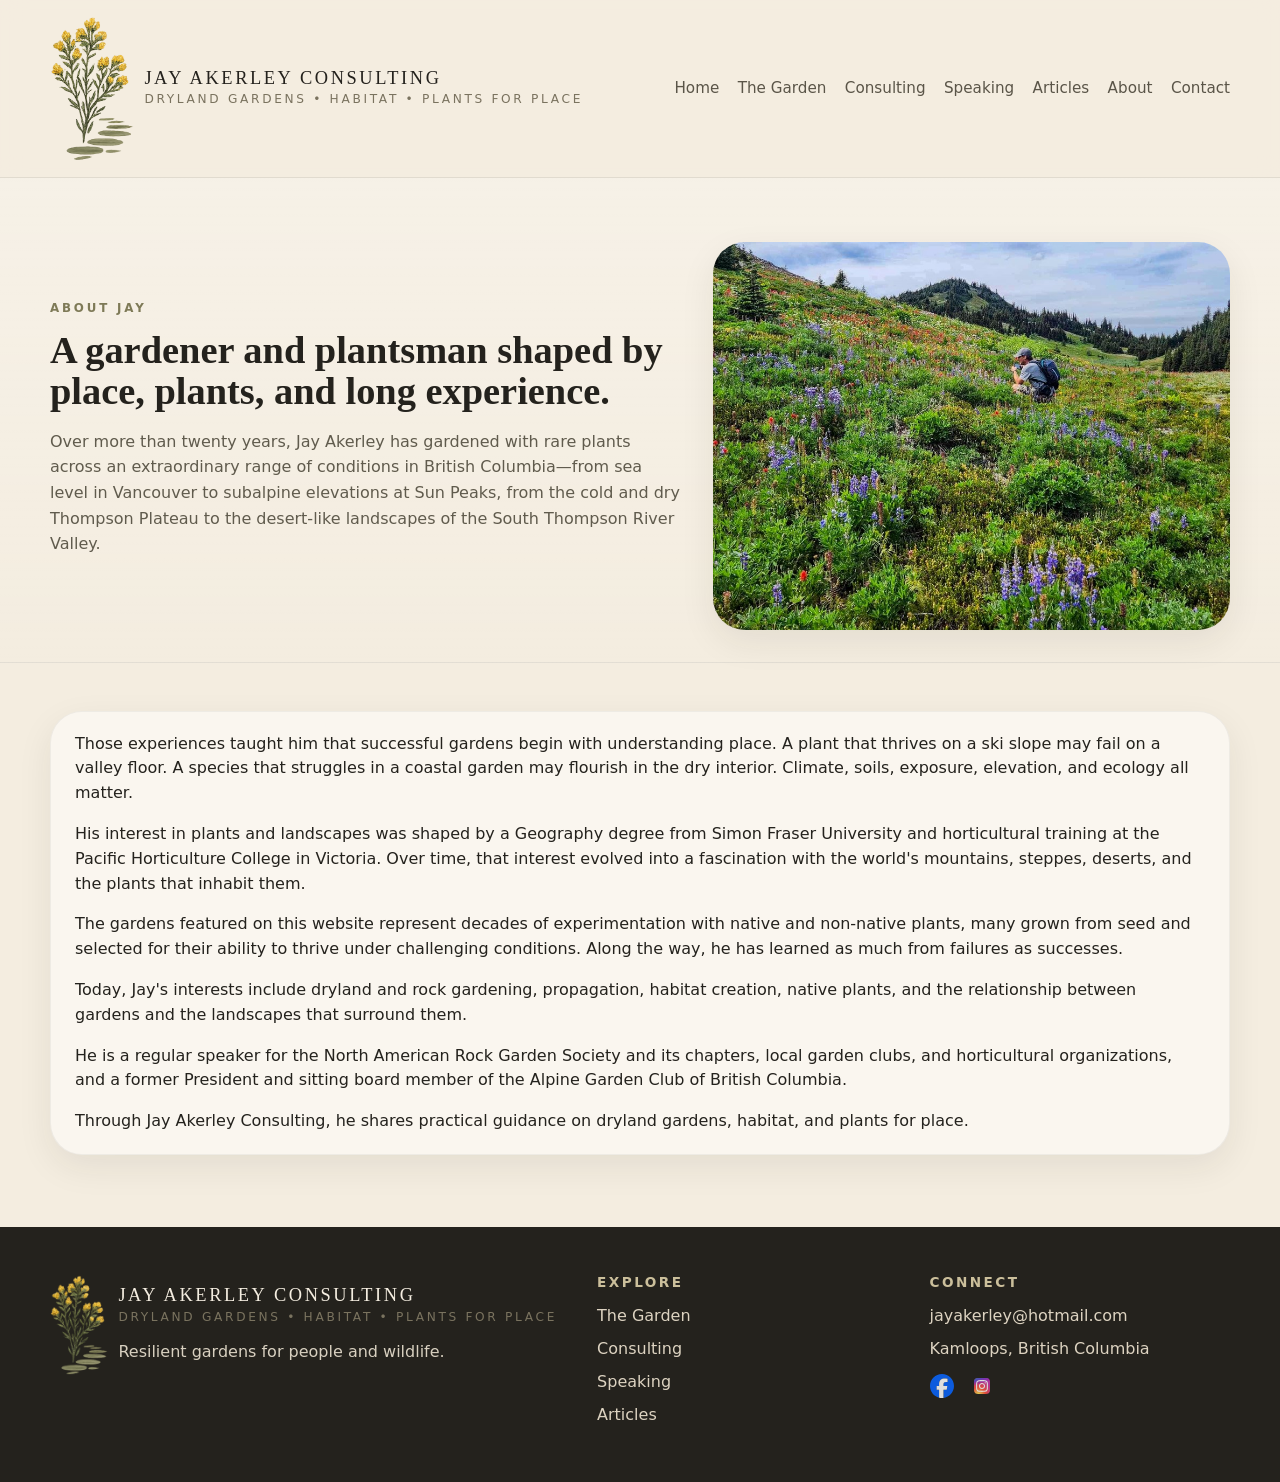
==== commit 63a838d5: "Update about.html" ====
--- a/about.html
+++ b/about.html
@@ -47,7 +47,7 @@
   <div class="container hero-grid">
     <div>
       <p class="eyebrow">About Jay</p>
-      <h2>A gardener shaped by place, plants, and long experience.</h2>
+      <h2>A gardener and plantsman shaped by place, plants, and long experience.</h2>
       <p class="copy">Over more than twenty years, Jay Akerley has gardened with rare plants across an extraordinary range of conditions in British Columbia—from sea level in Vancouver to subalpine elevations at Sun Peaks, from the cold and dry Thompson Plateau to the desert-like landscapes of the South Thompson River Valley.</p>
     </div>
     <div class="portrait">
--- a/styles.css
+++ b/styles.css
@@ -118,7 +118,7 @@
   letter-spacing:.22em; text-transform:uppercase; font-size:.72rem; font-weight:700;
 }
 h1,h2,h3{
-  font-family: Georgia, "Times New Roman", serif; line-height:1.08; margin:0;
+  font-family: Georgia, "Times New Roman", serif; line-height:1.08; margin:0; margin-bottom: 10px;
 }
 h1{font-size:clamp(2.5rem, 5vw, 4.5rem); max-width:10ch; margin-top:1rem}
 h2{font-size:clamp(2rem, 3vw, 3rem)}
